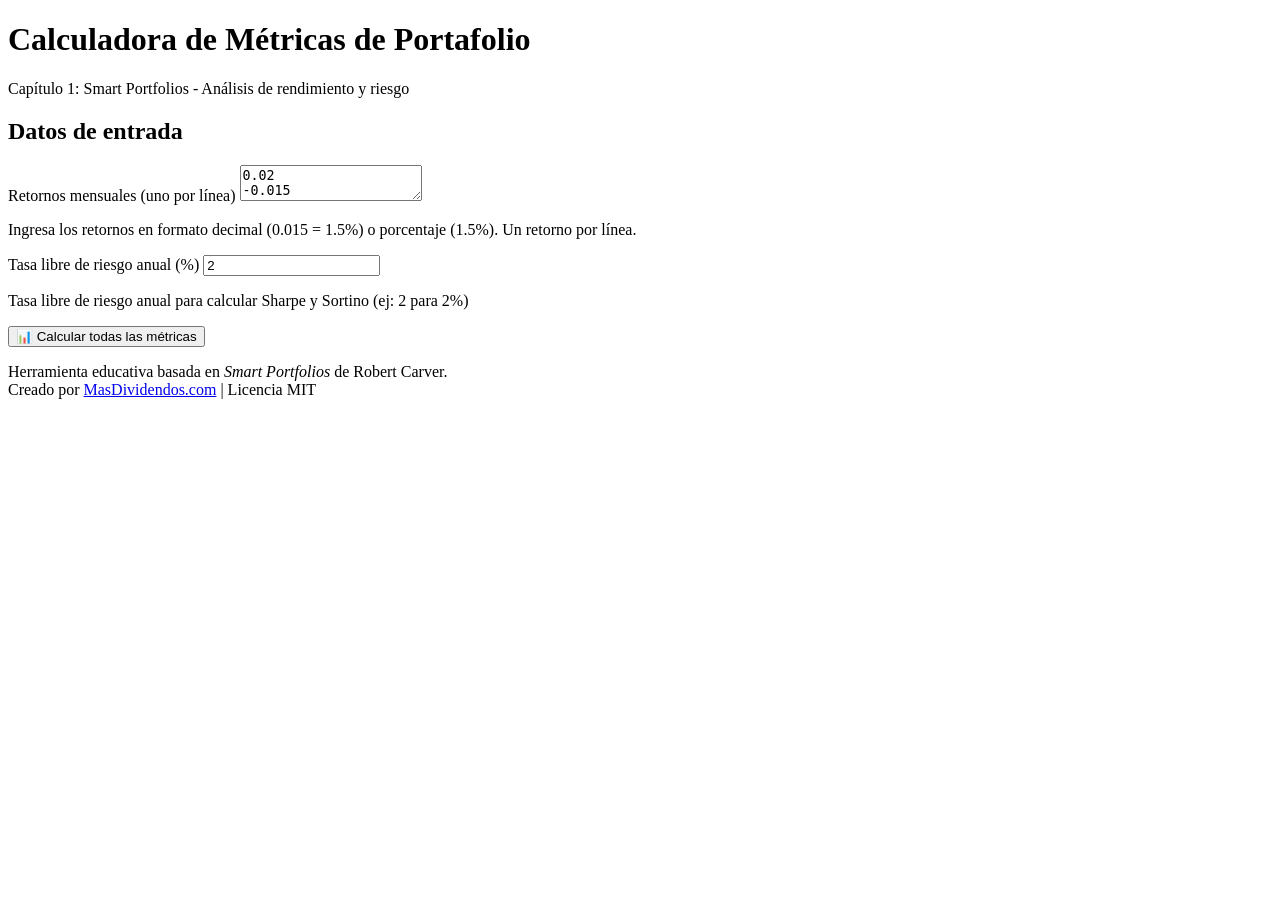
==== modules/01-fundamentos/index.html @ 1c98fc1c "Initial commit: Smart Portfolios Hub with unified architecture - Cap. 1 (Metrics) and Cap. 2 (Costs)" ====
<!DOCTYPE html>
<html lang="es">
<head>
    <meta charset="UTF-8">
    <title>Calculadora de Métricas de Portafolio - Smart Portfolios Cap. 1</title>
    <meta name="viewport" content="width=device-width, initial-scale=1.0">
    
</head>
<body>
    <div class="container">
        <header>
            <h1>Calculadora de Métricas de Portafolio</h1>
            <p>Capítulo 1: Smart Portfolios - Análisis de rendimiento y riesgo</p>
        </header>
        <div class="main-content">
            <div class="input-section">
                <h2>Datos de entrada</h2>
                <div class="form-group">
                    <label for="returns">Retornos mensuales (uno por línea)</label>
                    <textarea id="returns" placeholder="Ejemplo:
0.02
-0.015
0.03
0.01
-0.025
0.04
-0.005
0.02
0.01
-0.01">0.02
-0.015
0.03
0.01
-0.025
0.04
-0.005
0.02
0.01
-0.01</textarea>
                    <p class="help-text">Ingresa los retornos en formato decimal (0.015 = 1.5%) o porcentaje (1.5%). Un retorno por línea.</p>
                </div>
                <div class="form-group">
                    <label for="riskFree">Tasa libre de riesgo anual (%)</label>
                    <input type="number" id="riskFree" value="2" step="0.1" min="0">
                    <p class="help-text">Tasa libre de riesgo anual para calcular Sharpe y Sortino (ej: 2 para 2%)</p>
                </div>
                <button class="calculate-btn" id="calculateBtn">
                    <span>📊</span> Calcular todas las métricas
                </button>
            </div>
            
            <div class="results-section" id="resultsSection" style="display: none;">
                <h2>Resultados del análisis</h2>
                <div class="metrics-grid" id="metricsGrid">
                    <!-- Las métricas se insertarán aquí mediante JavaScript -->
                </div>
            </div>
            
            <div id="errorMessage" style="display: none; padding: 1.5rem; background: #fff3cd; border: 1px solid #ffeaa7; border-radius: 4px; margin-bottom: 2rem; color: #856404;">
                <strong>Error:</strong> <span id="errorText"></span>
            </div>
        </div>
        <div class="footer">
            <p>Herramienta educativa basada en <em>Smart Portfolios</em> de Robert Carver. <br>
            Creado por <a href="https://masdividendos.com" target="_blank">MasDividendos.com</a> | Licencia MIT</p>
        </div>
    </div>

    <script src="../assets/js/utils.js"></script>
    <script src="../assets/js/metrics-calculator.js"></script>
</body>
</html>
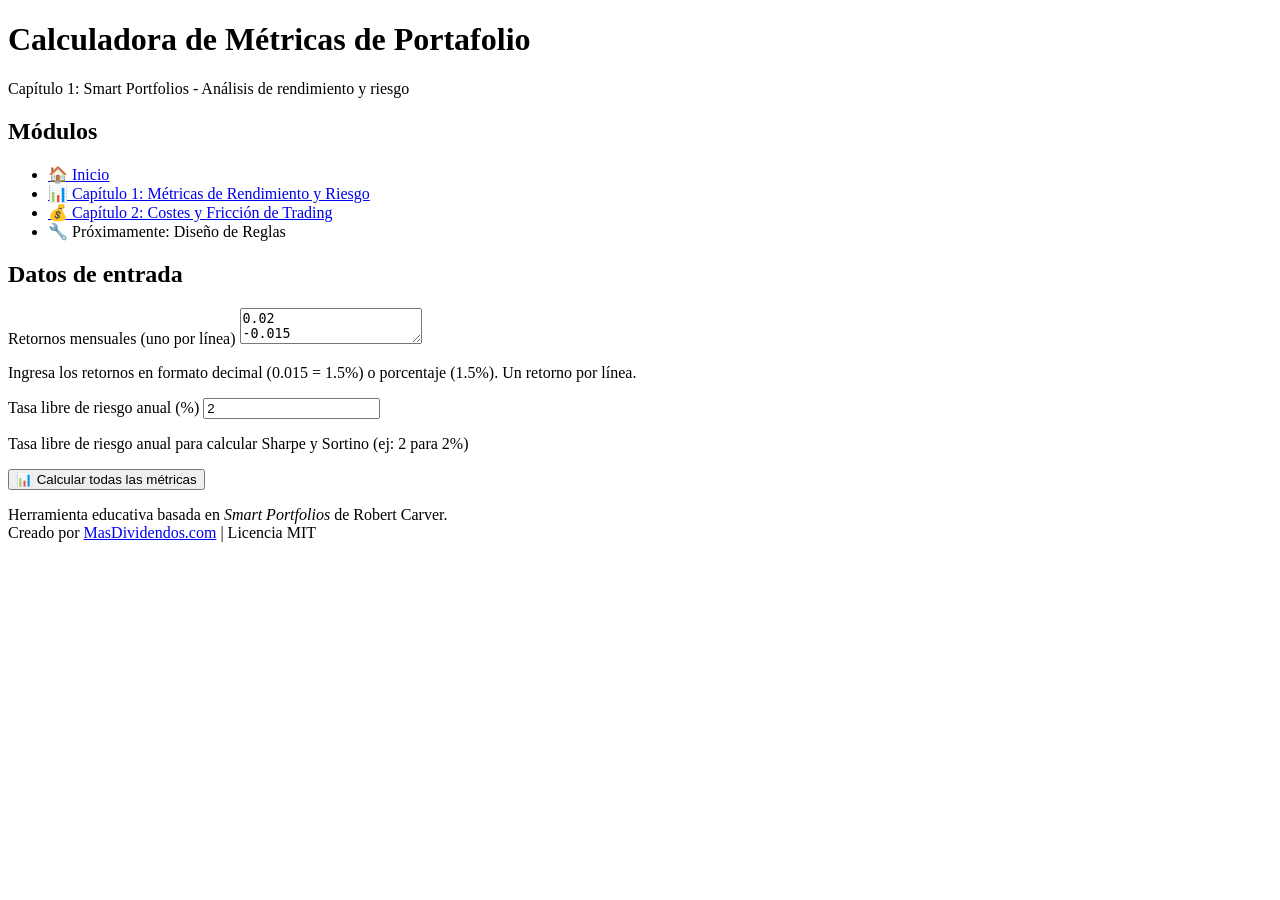
==== commit f2a184d5: "Fix: Agregar sidebar de navegación a módulos para layout sidebar + contenido - Agrega sidebar de nav" ====
--- a/modules/01-fundamentos/index.html
+++ b/modules/01-fundamentos/index.html
@@ -4,6 +4,8 @@
     <meta charset="UTF-8">
     <title>Calculadora de Métricas de Portafolio - Smart Portfolios Cap. 1</title>
     <meta name="viewport" content="width=device-width, initial-scale=1.0">
+    <link rel="stylesheet" href="../assets/css/base.css">
+    <link rel="stylesheet" href="../assets/css/components.css">
     
 </head>
 <body>
@@ -12,6 +14,37 @@
             <h1>Calculadora de Métricas de Portafolio</h1>
             <p>Capítulo 1: Smart Portfolios - Análisis de rendimiento y riesgo</p>
         </header>
+        
+        <!-- Sidebar de navegación -->
+        <nav class="sidebar">
+            <h2>Módulos</h2>
+            <ul class="nav-list">
+                <li class="nav-item">
+                    <a href="../../index.html" class="nav-link">
+                        <span class="nav-icon">🏠</span>
+                        <span class="nav-text">Inicio</span>
+                    </a>
+                </li>
+                <li class="nav-item">
+                    <a href="../01-fundamentos/index.html" class="nav-link active">
+                        <span class="nav-icon">📊</span>
+                        <span class="nav-text">Capítulo 1: Métricas de Rendimiento y Riesgo</span>
+                    </a>
+                </li>
+                <li class="nav-item">
+                    <a href="../02-costos-trading/index.html" class="nav-link">
+                        <span class="nav-icon">💰</span>
+                        <span class="nav-text">Capítulo 2: Costes y Fricción de Trading</span>
+                    </a>
+                </li>
+                <!-- Future modules will be added here -->
+                <li class="nav-item placeholder">
+                    <span class="nav-icon">🔧</span>
+                    <span class="nav-text">Próximamente: Diseño de Reglas</span>
+                </li>
+            </ul>
+        </nav>
+        
         <div class="main-content">
             <div class="input-section">
                 <h2>Datos de entrada</h2>
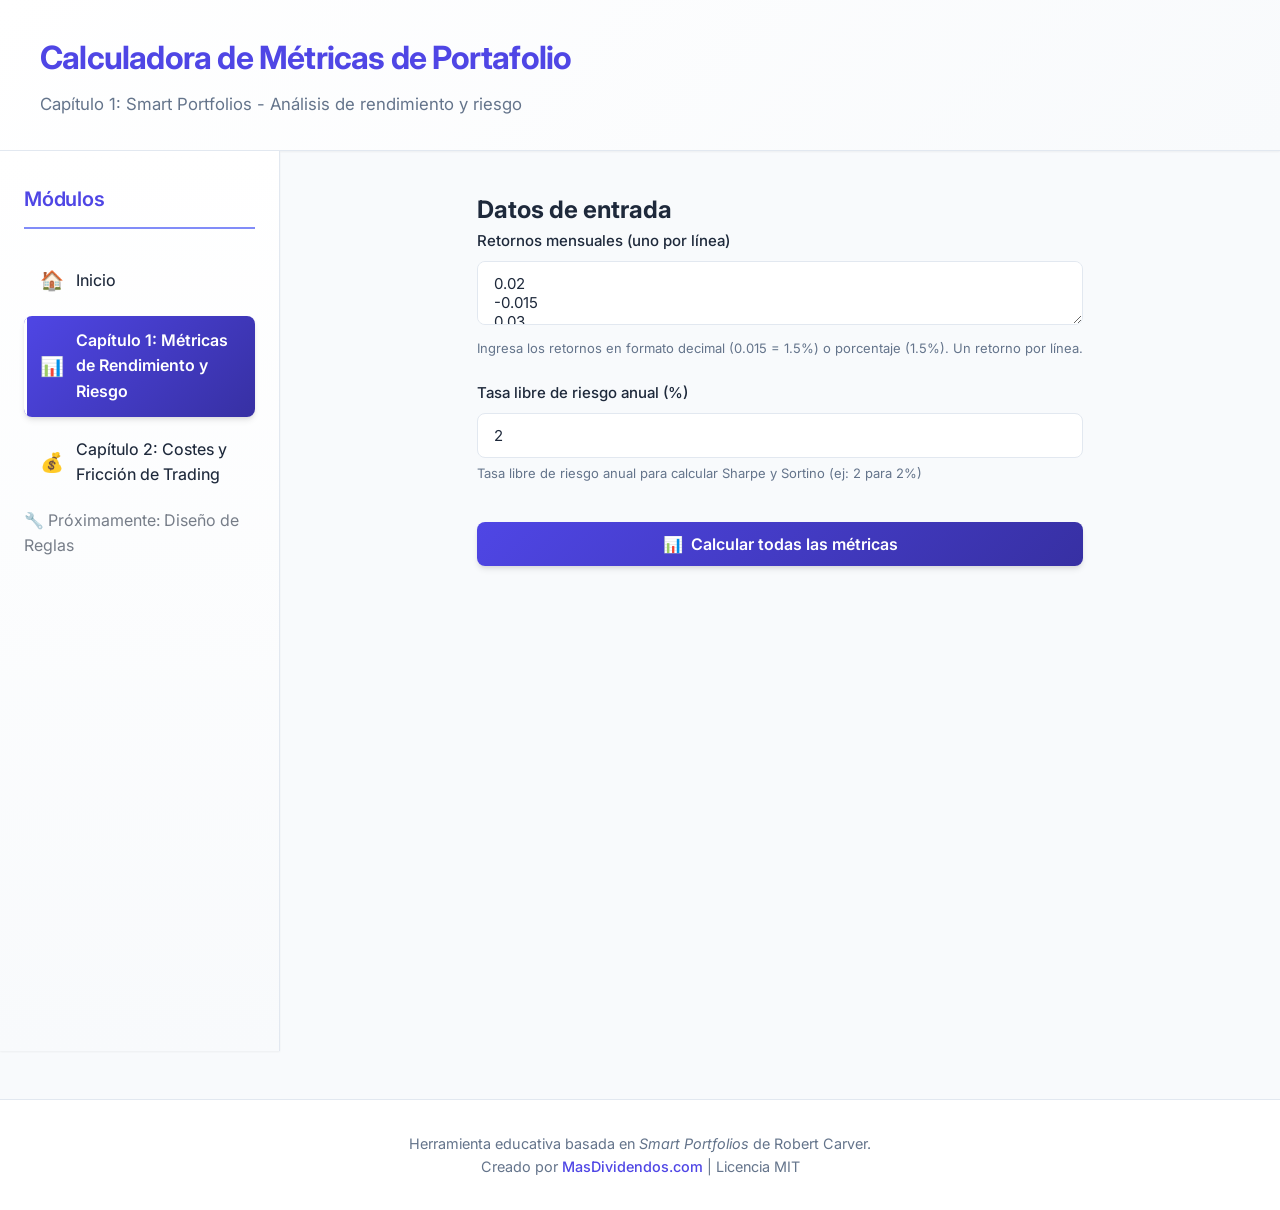
==== commit 9590b358: "Fix: Corrige rutas CSS en Capítulo 1 (01-fundamentos) - Cambia ../assets/css/ a ../../assets/css/ en" ====
--- a/modules/01-fundamentos/index.html
+++ b/modules/01-fundamentos/index.html
@@ -4,8 +4,8 @@
     <meta charset="UTF-8">
     <title>Calculadora de Métricas de Portafolio - Smart Portfolios Cap. 1</title>
     <meta name="viewport" content="width=device-width, initial-scale=1.0">
-    <link rel="stylesheet" href="../assets/css/base.css">
-    <link rel="stylesheet" href="../assets/css/components.css">
+    <link rel="stylesheet" href="../../assets/css/layout.css?v=1.1">
+    <link rel="stylesheet" href="../../assets/css/components.css?v=1.1">
     
 </head>
 <body>
--- a/assets/css/layout.css
+++ b/assets/css/layout.css
@@ -0,0 +1,472 @@
+/* Smart Portfolios Hub - CSS MEJORADO VISUALMENTE */
+/* Import modern font */
+@import url('https://fonts.googleapis.com/css2?family=Inter:wght@300;400;500;600;700&display=swap');
+
+:root {
+    --primary: #4f46e5; /* Indigo más rico */
+    --primary-light: #818cf8;
+    --primary-dark: #3730a3;
+    --secondary: #7c3aed; /* Violeta más vibrante */
+    --background: #f8fafc; /* Gris muy claro, más limpio */
+    --surface: #ffffff;
+    --border: #e2e8f0;
+    --text: #1e293b; /* Texto más oscuro para mejor contraste */
+    --text-muted: #64748b;
+    --success: #10b981;
+    --warning: #f59e0b;
+    --error: #ef4444;
+    --shadow-sm: 0 1px 2px 0 rgba(0, 0, 0, 0.05);
+    --shadow-md: 0 4px 6px -1px rgba(0, 0, 0, 0.1), 0 2px 4px -1px rgba(0, 0, 0, 0.06);
+    --shadow-lg: 0 10px 15px -3px rgba(0, 0, 0, 0.1), 0 4px 6px -2px rgba(0, 0, 0, 0.05);
+    --shadow-xl: 0 20px 25px -5px rgba(0, 0, 0, 0.1), 0 10px 10px -5px rgba(0, 0, 0, 0.04);
+    --transition-fast: 150ms cubic-bezier(0.4, 0, 0.2, 1);
+    --transition-normal: 250ms cubic-bezier(0.4, 0, 0.2, 1);
+    --transition-slow: 350ms cubic-bezier(0.4, 0, 0.2, 1);
+}
+
+* {
+    box-sizing: border-box;
+    margin: 0;
+    padding: 0;
+}
+
+/* Custom text selection */
+::selection {
+    background-color: rgba(79, 70, 229, 0.2);
+    color: var(--text);
+}
+
+body {
+    font-family: 'Inter', 'Segoe UI', system-ui, -apple-system, sans-serif;
+    line-height: 1.6;
+    color: var(--text);
+    background-color: var(--background);
+    -webkit-font-smoothing: antialiased;
+    -moz-osx-font-smoothing: grayscale;
+}
+
+/* LAYOUT PRINCIPAL CON CSS GRID */
+.container {
+    display: grid;
+    min-height: 100vh;
+}
+
+/* HEADER - SIEMPRE ARRIBA */
+header {
+    grid-column: 1 / -1;
+    padding: 2rem 2.5rem;
+    background: linear-gradient(135deg, var(--surface) 0%, #f8fafc 100%);
+    border-bottom: 1px solid var(--border);
+    box-shadow: var(--shadow-sm);
+}
+
+header h1 {
+    color: var(--primary);
+    margin-bottom: 0.5rem;
+    font-weight: 700;
+    letter-spacing: -0.025em;
+}
+
+header p {
+    color: var(--text-muted);
+    font-size: 1.05rem;
+}
+
+/* FOOTER - SIEMPRE ABAJO */
+.footer {
+    grid-column: 1 / -1;
+    text-align: center;
+    padding: 2rem;
+    color: var(--text-muted);
+    font-size: 0.9rem;
+    border-top: 1px solid var(--border);
+    margin-top: 3rem;
+    background: var(--surface);
+}
+
+.footer a {
+    color: var(--primary);
+    text-decoration: none;
+    font-weight: 500;
+    transition: color var(--transition-fast);
+}
+
+.footer a:hover {
+    color: var(--primary-dark);
+    text-decoration: underline;
+}
+
+/* MÓVIL (<768px): SIDEBAR ARRIBA, CONTENIDO ABAJO */
+@media (max-width: 767px) {
+    .container {
+        grid-template-columns: 1fr;
+    }
+    
+    .sidebar {
+        grid-column: 1 / -1;
+        width: 100%;
+        background: linear-gradient(180deg, var(--surface) 0%, #f8fafc 100%);
+        border-bottom: 1px solid var(--border);
+        padding: 1.5rem;
+        box-shadow: var(--shadow-sm);
+    }
+    
+    .main-content {
+        grid-column: 1 / -1;
+        max-width: 900px;
+        margin: 0 auto;
+        padding: 1.5rem;
+    }
+    
+    header {
+        padding: 1.5rem;
+    }
+}
+
+/* ESCRITORIO (≥768px): SIDEBAR AL LADO, CONTENIDO A LA DERECHA */
+@media (min-width: 768px) {
+    .container {
+        grid-template-columns: 280px 1fr; /* Un poco más ancho para mejor legibilidad */
+    }
+    
+    .sidebar {
+        grid-column: 1;
+        width: 280px;
+        background: linear-gradient(180deg, var(--surface) 0%, #f8fafc 100%);
+        border-right: 1px solid var(--border);
+        padding: 2rem 1.5rem;
+        overflow-y: auto;
+        box-shadow: var(--shadow-sm);
+        height: 100vh;
+        position: sticky;
+        top: 0;
+    }
+    
+    .main-content {
+        grid-column: 2;
+        max-width: 1000px;
+        margin: 0 auto;
+        padding: 2.5rem;
+        animation: fadeIn 0.5s ease-out;
+    }
+}
+
+/* SIDEBAR ESTILOS MEJORADOS */
+.sidebar h2 {
+    color: var(--primary);
+    margin-bottom: 1.5rem;
+    font-size: 1.25rem;
+    padding-bottom: 0.75rem;
+    border-bottom: 2px solid var(--primary-light);
+    font-weight: 600;
+    letter-spacing: -0.01em;
+}
+
+.nav-list {
+    list-style: none;
+}
+
+.nav-item {
+    margin-bottom: 0.5rem;
+}
+
+.nav-link {
+    display: flex;
+    align-items: center;
+    padding: 0.75rem 1rem;
+    text-decoration: none;
+    color: var(--text);
+    border-radius: 8px;
+    transition: all var(--transition-fast);
+    font-weight: 450;
+    position: relative;
+    overflow: hidden;
+}
+
+.nav-link::before {
+    content: '';
+    position: absolute;
+    left: 0;
+    top: 0;
+    height: 100%;
+    width: 3px;
+    background: var(--primary);
+    transform: scaleY(0);
+    transition: transform var(--transition-fast);
+    border-radius: 0 2px 2px 0;
+}
+
+.nav-link:hover {
+    background-color: rgba(79, 70, 229, 0.08);
+    color: var(--primary);
+    transform: translateX(2px);
+}
+
+.nav-link:hover::before {
+    transform: scaleY(1);
+}
+
+.nav-link .nav-icon {
+    margin-right: 0.75rem;
+    font-size: 1.2rem;
+    width: 24px;
+    text-align: center;
+}
+
+.nav-link .nav-text {
+    flex-grow: 1;
+}
+
+.nav-link.active {
+    background: linear-gradient(135deg, var(--primary) 0%, var(--primary-dark) 100%);
+    color: white;
+    font-weight: 600;
+    box-shadow: var(--shadow-md);
+}
+
+.nav-link.active::before {
+    background: white;
+    transform: scaleY(1);
+}
+
+.nav-link.active:hover {
+    background: linear-gradient(135deg, var(--primary-dark) 0%, #312e81 100%);
+    color: white;
+    transform: translateX(0);
+}
+
+/* HERO SECTION */
+.hero {
+    text-align: center;
+    margin-bottom: 3.5rem;
+    animation: fadeInUp 0.6s ease-out;
+}
+
+.hero h2 {
+    color: var(--primary);
+    margin-bottom: 1rem;
+    font-size: 2.25rem;
+    font-weight: 700;
+    letter-spacing: -0.03em;
+    line-height: 1.2;
+}
+
+.hero p {
+    color: var(--text-muted);
+    font-size: 1.15rem;
+    line-height: 1.7;
+    max-width: 700px;
+    margin: 0 auto;
+}
+
+/* FEATURES GRID */
+.features {
+    display: grid;
+    gap: 1.5rem;
+    margin-bottom: 3.5rem;
+    grid-template-columns: repeat(auto-fit, minmax(280px, 1fr));
+}
+
+.feature-card {
+    background: var(--surface);
+    border-radius: 12px;
+    padding: 1.75rem;
+    box-shadow: var(--shadow-md);
+    border-left: 4px solid var(--primary);
+    transition: all var(--transition-normal);
+    border: 1px solid transparent;
+}
+
+.feature-card:hover {
+    transform: translateY(-4px);
+    box-shadow: var(--shadow-lg);
+    border-color: rgba(79, 70, 229, 0.1);
+}
+
+.feature-card h3 {
+    color: var(--primary);
+    margin-bottom: 0.75rem;
+    display: flex;
+    align-items: center;
+    gap: 0.5rem;
+    font-weight: 600;
+    font-size: 1.15rem;
+}
+
+.feature-card p {
+    color: var(--text-muted);
+    line-height: 1.6;
+}
+
+/* HOW IT WORKS & ABOUT SECTIONS */
+.how-it-works, .about {
+    margin-bottom: 3.5rem;
+    animation: fadeInUp 0.6s ease-out 0.1s both;
+}
+
+.how-it-works h2, .about h2 {
+    color: var(--primary);
+    margin-bottom: 1.5rem;
+    display: flex;
+    align-items: center;
+    gap: 0.5rem;
+    font-weight: 600;
+    font-size: 1.5rem;
+    letter-spacing: -0.02em;
+}
+
+.steps {
+    list-style: none;
+    counter-reset: step;
+}
+
+.steps li {
+    margin-bottom: 2rem;
+    padding-left: 2.5rem;
+    position: relative;
+    transition: transform var(--transition-fast);
+}
+
+.steps li:hover {
+    transform: translateX(4px);
+}
+
+.steps li h3 {
+    color: var(--secondary);
+    margin-bottom: 0.5rem;
+    font-size: 1.15rem;
+    font-weight: 600;
+}
+
+.steps li::before {
+    content: counter(step);
+    counter-increment: step;
+    position: absolute;
+    left: 0;
+    top: 0.25rem;
+    background: linear-gradient(135deg, var(--primary) 0%, var(--primary-dark) 100%);
+    color: white;
+    width: 2rem;
+    height: 2rem;
+    border-radius: 50%;
+    display: flex;
+    align-items: center;
+    justify-content: center;
+    font-weight: 700;
+    font-size: 0.9rem;
+    box-shadow: var(--shadow-sm);
+}
+
+.about p {
+    color: var(--text-muted);
+    line-height: 1.7;
+    margin-bottom: 1.5rem;
+    font-size: 1.05rem;
+}
+
+/* AJUSTES PARA PANTALLAS MUY PEQUEÑAS */
+@media (max-width: 480px) {
+    .hero h2 {
+        font-size: 1.75rem;
+    }
+    
+    .features {
+        grid-template-columns: 1fr;
+    }
+    
+    .steps li {
+        padding-left: 2rem;
+    }
+    
+    .steps li::before {
+        width: 1.5rem;
+        height: 1.5rem;
+        font-size: 0.8rem;
+    }
+    
+    .sidebar {
+        padding: 1.25rem;
+    }
+    
+    .main-content {
+        padding: 1.25rem;
+    }
+}
+
+/* AJUSTES PARA PANTALLAS GRANDES */
+@media (min-width: 1200px) {
+    .main-content {
+        max-width: 1100px;
+    }
+    
+    .features {
+        grid-template-columns: repeat(3, 1fr);
+    }
+}
+
+/* Animaciones */
+@keyframes fadeIn {
+    from {
+        opacity: 0;
+    }
+    to {
+        opacity: 1;
+    }
+}
+
+@keyframes fadeInUp {
+    from {
+        opacity: 0;
+        transform: translateY(20px);
+    }
+    to {
+        opacity: 1;
+        transform: translateY(0);
+    }
+}
+
+/* Estilizar scrollbar para webkit */
+::-webkit-scrollbar {
+    width: 8px;
+    height: 8px;
+}
+
+::-webkit-scrollbar-track {
+    background: var(--background);
+}
+
+::-webkit-scrollbar-thumb {
+    background: var(--text-muted);
+    border-radius: 4px;
+}
+
+::-webkit-scrollbar-thumb:hover {
+    background: var(--text);
+}
+
+/* Focus visible para accesibilidad */
+:focus-visible {
+    outline: 2px solid var(--primary);
+    outline-offset: 2px;
+    border-radius: 4px;
+}
+
+/* Placeholder para módulos futuros */
+.nav-item.placeholder {
+    opacity: 0.6;
+    cursor: not-allowed;
+}
+
+.nav-item.placeholder .nav-link {
+    color: var(--text-muted);
+}
+
+.nav-item.placeholder .nav-link:hover {
+    background: transparent;
+    color: var(--text-muted);
+    transform: none;
+}
+
+.nav-item.placeholder .nav-link:hover::before {
+    transform: scaleY(0);
+}
--- a/assets/css/components.css
+++ b/assets/css/components.css
@@ -0,0 +1,372 @@
+/* Component styles for Smart Portfolios Hub - MEJORADO VISUALMENTE */
+/* Import modern font */
+@import url('https://fonts.googleapis.com/css2?family=Inter:wght@300;400;500;600;700&display=swap');
+
+/* Button styles */
+.btn {
+    display: inline-flex;
+    align-items: center;
+    justify-content: center;
+    gap: 0.5rem;
+    padding: 0.625rem 1.25rem;
+    background: linear-gradient(135deg, var(--primary) 0%, var(--primary-dark) 100%);
+    color: white;
+    border: none;
+    border-radius: 8px;
+    cursor: pointer;
+    text-decoration: none;
+    font-size: 0.9375rem;
+    font-weight: 500;
+    font-family: 'Inter', 'Segoe UI', system-ui, sans-serif;
+    transition: all var(--transition-fast);
+    box-shadow: var(--shadow-sm);
+    position: relative;
+    overflow: hidden;
+}
+
+.btn:hover {
+    transform: translateY(-1px);
+    box-shadow: var(--shadow-md);
+    background: linear-gradient(135deg, var(--primary-light) 0%, var(--primary) 100%);
+}
+
+.btn:active {
+    transform: translateY(0);
+    box-shadow: var(--shadow-sm);
+}
+
+.btn:focus-visible {
+    outline: 2px solid var(--primary);
+    outline-offset: 2px;
+}
+
+.btn-secondary {
+    background: linear-gradient(135deg, var(--secondary) 0%, #6d28d9 100%);
+}
+
+.btn-secondary:hover {
+    background: linear-gradient(135deg, #a78bfa 0%, var(--secondary) 100%);
+}
+
+/* Card styles */
+.card {
+    background: var(--surface);
+    border-radius: 12px;
+    box-shadow: var(--shadow-md);
+    padding: 1.5rem;
+    margin-bottom: 1.5rem;
+    border: 1px solid transparent;
+    transition: all var(--transition-normal);
+}
+
+.card:hover {
+    box-shadow: var(--shadow-lg);
+    border-color: rgba(79, 70, 229, 0.1);
+}
+
+.card-header {
+    margin-bottom: 1rem;
+    display: flex;
+    align-items: center;
+    gap: 0.5rem;
+    padding-bottom: 0.75rem;
+    border-bottom: 1px solid var(--border);
+}
+
+.card-header h3 {
+    color: var(--primary);
+    margin: 0;
+    font-weight: 600;
+    font-size: 1.125rem;
+}
+
+/* Form styles */
+.form-group {
+    margin-bottom: 1.5rem;
+}
+
+.form-group label {
+    display: block;
+    margin-bottom: 0.5rem;
+    font-weight: 500;
+    color: var(--text);
+    font-size: 0.9375rem;
+}
+
+.form-group input,
+.form-group select,
+.form-group textarea {
+    width: 100%;
+    padding: 0.75rem 1rem;
+    border: 1px solid var(--border);
+    border-radius: 8px;
+    font-family: 'Inter', 'Segoe UI', system-ui, sans-serif;
+    font-size: 0.9375rem;
+    transition: all var(--transition-fast);
+    background: var(--surface);
+    color: var(--text);
+}
+
+.form-group input:hover,
+.form-group select:hover,
+.form-group textarea:hover {
+    border-color: var(--text-muted);
+}
+
+.form-group input:focus,
+.form-group select:focus,
+.form-group textarea:focus {
+    outline: none;
+    border-color: var(--primary);
+    box-shadow: 0 0 0 3px rgba(79, 70, 229, 0.15);
+}
+
+.form-group .help-text {
+    margin-top: 0.375rem;
+    font-size: 0.8125rem;
+    color: var(--text-muted);
+    line-height: 1.4;
+}
+
+/* Alert styles */
+.alert {
+    padding: 1rem 1.25rem;
+    border-radius: 8px;
+    margin-bottom: 1rem;
+    display: flex;
+    align-items: flex-start;
+    gap: 0.75rem;
+    font-size: 0.9375rem;
+    line-height: 1.5;
+    border-left: 4px solid transparent;
+}
+
+.alert::before {
+    content: 'ℹ️';
+    font-size: 1.125rem;
+    flex-shrink: 0;
+    margin-top: 0.125rem;
+}
+
+.alert-info {
+    background: #eff6ff;
+    color: #1e40af;
+    border-left-color: #3b82f6;
+}
+
+.alert-info::before {
+    content: 'ℹ️';
+}
+
+.alert-success {
+    background: #ecfdf5;
+    color: #065f46;
+    border-left-color: var(--success);
+}
+
+.alert-success::before {
+    content: '✅';
+}
+
+.alert-warning {
+    background: #fffbeb;
+    color: #92400e;
+    border-left-color: var(--warning);
+}
+
+.alert-warning::before {
+    content: '⚠️';
+}
+
+.alert-error {
+    background: #fef2f2;
+    color: #991b1b;
+    border-left-color: var(--error);
+}
+
+.alert-error::before {
+    content: '❌';
+}
+
+/* Metric card (reusable) */
+.metric-card {
+    background: var(--surface);
+    border-radius: 12px;
+    padding: 1.5rem;
+    box-shadow: var(--shadow-md);
+    border-left: 4px solid var(--primary);
+    transition: all var(--transition-normal);
+    position: relative;
+    overflow: hidden;
+}
+
+.metric-card::before {
+    content: '';
+    position: absolute;
+    top: 0;
+    left: 0;
+    width: 100%;
+    height: 100%;
+    background: linear-gradient(135deg, rgba(79, 70, 229, 0.03) 0%, transparent 100%);
+    opacity: 0;
+    transition: opacity var(--transition-normal);
+}
+
+.metric-card:hover {
+    transform: translateY(-3px);
+    box-shadow: var(--shadow-lg);
+}
+
+.metric-card:hover::before {
+    opacity: 1;
+}
+
+.metric-card.positive {
+    border-left-color: var(--success);
+}
+
+.metric-card.positive::before {
+    background: linear-gradient(135deg, rgba(16, 185, 129, 0.03) 0%, transparent 100%);
+}
+
+.metric-card.negative {
+    border-left-color: var(--error);
+}
+
+.metric-card.negative::before {
+    background: linear-gradient(135deg, rgba(239, 68, 68, 0.03) 0%, transparent 100%);
+}
+
+.metric-card.neutral {
+    border-left-color: var(--text-muted);
+}
+
+.metric-label {
+    font-size: 0.8125rem;
+    color: var(--text-muted);
+    text-transform: uppercase;
+    letter-spacing: 0.5px;
+    margin-bottom: 0.375rem;
+    font-weight: 500;
+}
+
+.metric-value {
+    font-size: 1.75rem;
+    font-weight: 700;
+    color: var(--text);
+    line-height: 1.2;
+    margin-bottom: 0.25rem;
+}
+
+.metric-value.percent::after {
+    content: '%';
+    font-size: 1.25rem;
+    font-weight: 500;
+    margin-left: 1px;
+}
+
+.metric-explanation {
+    font-size: 0.8125rem;
+    color: var(--text-muted);
+    margin-top: 0.5rem;
+    font-style: italic;
+    line-height: 1.4;
+}
+
+/* Scenarios buttons */
+.scenarios {
+    display: flex;
+    gap: 0.75rem;
+    margin-bottom: 1.5rem;
+    flex-wrap: wrap;
+}
+
+.scenario-btn {
+    padding: 0.5rem 1rem;
+    background: var(--surface);
+    border: 1px solid var(--border);
+    border-radius: 8px;
+    cursor: pointer;
+    font-family: 'Inter', 'Segoe UI', system-ui, sans-serif;
+    font-size: 0.875rem;
+    font-weight: 500;
+    color: var(--text);
+    transition: all var(--transition-fast);
+}
+
+.scenario-btn:hover {
+    background: rgba(79, 70, 229, 0.05);
+    border-color: var(--primary);
+    color: var(--primary);
+    transform: translateY(-1px);
+}
+
+.scenario-btn.active {
+    background: linear-gradient(135deg, var(--primary) 0%, var(--primary-dark) 100%);
+    color: white;
+    border-color: transparent;
+    box-shadow: var(--shadow-sm);
+}
+
+/* Calculate button specific */
+.calculate-btn {
+    display: inline-flex;
+    align-items: center;
+    justify-content: center;
+    gap: 0.5rem;
+    padding: 0.75rem 1.5rem;
+    background: linear-gradient(135deg, var(--primary) 0%, var(--primary-dark) 100%);
+    color: white;
+    border: none;
+    border-radius: 8px;
+    cursor: pointer;
+    font-size: 1rem;
+    font-weight: 600;
+    font-family: 'Inter', 'Segoe UI', system-ui, sans-serif;
+    transition: all var(--transition-fast);
+    box-shadow: var(--shadow-md);
+    width: 100%;
+    margin-top: 1rem;
+}
+
+.calculate-btn:hover {
+    transform: translateY(-2px);
+    box-shadow: var(--shadow-lg);
+    background: linear-gradient(135deg, var(--primary-light) 0%, var(--primary) 100%);
+}
+
+.calculate-btn:active {
+    transform: translateY(0);
+}
+
+/* Results section */
+.results-section {
+    margin-top: 2rem;
+    animation: fadeInUp 0.5s ease-out;
+}
+
+.metrics-grid {
+    display: grid;
+    gap: 1.25rem;
+    grid-template-columns: repeat(auto-fit, minmax(220px, 1fr));
+    margin-top: 1.5rem;
+}
+
+/* Responsive adjustments */
+@media (max-width: 480px) {
+    .metrics-grid {
+        grid-template-columns: 1fr;
+    }
+    
+    .scenarios {
+        flex-direction: column;
+    }
+    
+    .scenario-btn {
+        width: 100%;
+    }
+    
+    .btn, .calculate-btn {
+        width: 100%;
+    }
+}
